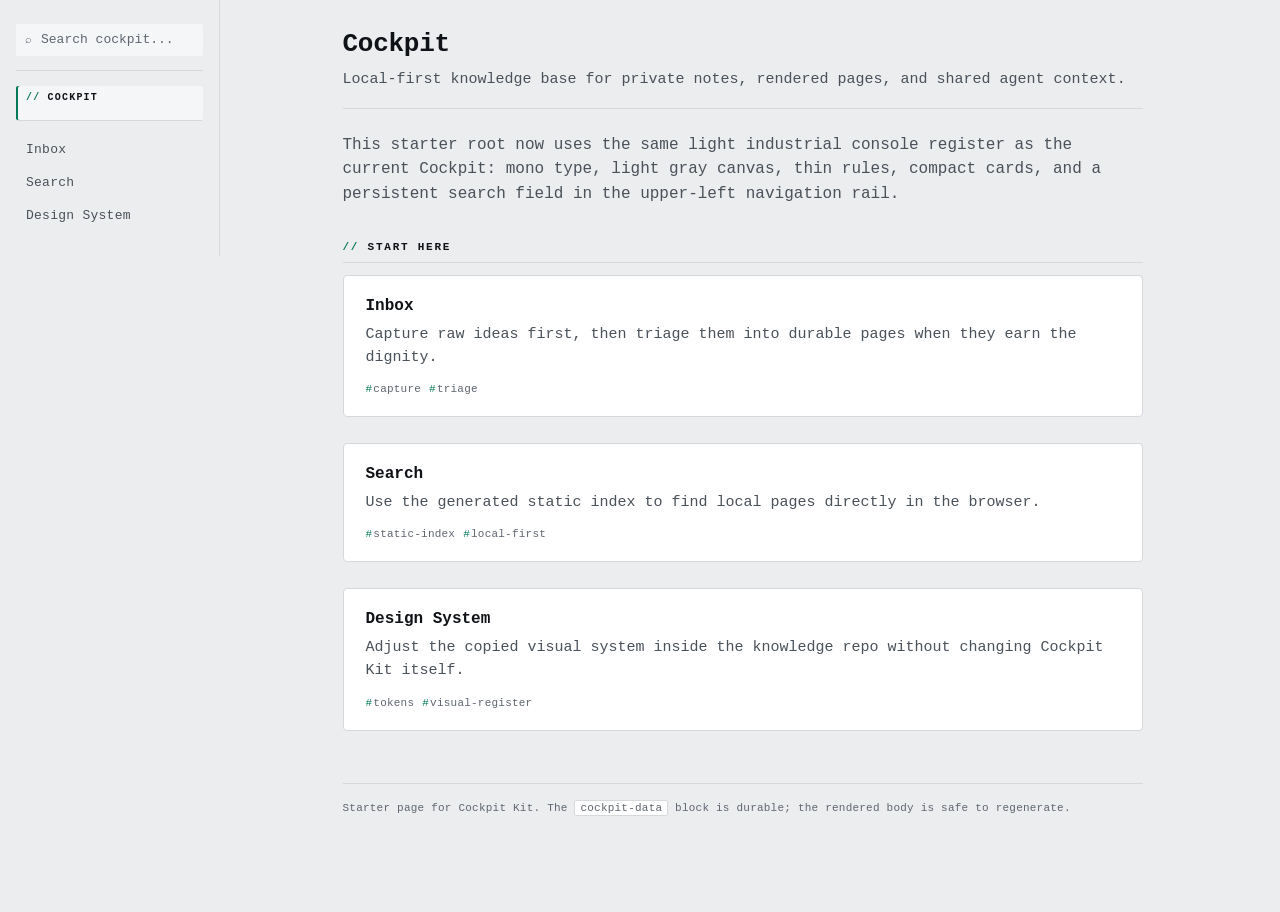
==== skill/templates/cockpit-root/index.html @ e51553dc "refactor: isolate skill payload under skill/ Move the AI-skill payload (SKILL.md, scripts/, lib/, re" ====
<!doctype html>
<html lang="en">
<head>
  <meta charset="utf-8">
  <meta name="viewport" content="width=device-width, initial-scale=1">
  <meta name="cockpit:source" content="self">
  <meta name="cockpit:rendered-at" content="2026-07-05T18:00:00Z">
  <title>Cockpit</title>
  <link rel="stylesheet" href="./cockpit.css">
</head>
<body>
  <nav aria-label="Primary" class="cockpit-nav">
    <form class="nav-search" action="search/" method="get" role="search">
      <label for="nav-search-input">Search Cockpit</label>
      <div class="nav-search-field"><span aria-hidden="true">⌕</span><input id="nav-search-input" name="q" type="search" autocomplete="off" inputmode="search" placeholder="Search cockpit..."></div>
    </form>
    <a class="home" href="./" aria-current="page">Cockpit</a>
    <a href="inbox/">Inbox</a>
    <a href="search/">Search</a>
    <a href="design-system.html">Design System</a>
  </nav>
  <main class="page">
    <header class="masthead">
      <h1>Cockpit</h1>
      <p>Local-first knowledge base for private notes, rendered pages, and shared agent context.</p>
    </header>
    <p class="lede">This starter root now uses the same light industrial console register as the current Cockpit: mono type, light gray canvas, thin rules, compact cards, and a persistent search field in the upper-left navigation rail.</p>
    <h2 class="section">Start here</h2>
    <div class="grid-list" aria-label="Starter links">
      <a class="card" href="inbox/">
        <h3>Inbox</h3>
        <p>Capture raw ideas first, then triage them into durable pages when they earn the dignity.</p>
        <div class="tags"><span>capture</span><span>triage</span></div>
      </a>
      <a class="card" href="search/">
        <h3>Search</h3>
        <p>Use the generated static index to find local pages directly in the browser.</p>
        <div class="tags"><span>static-index</span><span>local-first</span></div>
      </a>
      <a class="card" href="design-system.html">
        <h3>Design System</h3>
        <p>Adjust the copied visual system inside the knowledge repo without changing Cockpit Kit itself.</p>
        <div class="tags"><span>tokens</span><span>visual-register</span></div>
      </a>
    </div>
    <footer class="fineprint">Starter page for Cockpit Kit. The <code>cockpit-data</code> block is durable; the rendered body is safe to regenerate.</footer>
  </main>
  <script type="application/json" id="cockpit-data">{"kind":"cockpit-home","schema_version":1,"summary":"Starter Cockpit home page."}</script>
</body>
</html>
---- skill/templates/cockpit-root/cockpit.css ----
/*
 * cockpit.css — shared visual register for every cockpit page.
 *
 * Linked from each HTML page as `/cockpit.css`.
 * Same-origin, served by the same static Cockpit host; pages stay
 * local-first on the same host (no CDN, no cross-origin fetch).
 *
 * Per-page style addenda go in a small inline <style> after this
 * stylesheet's <link>, so the page can still ship one-off rules
 * without round-tripping the file. The bulk of the register lives here.
 *
 * Source of truth for tokens: design-system.html `cockpit-data` block.
 */

:root {
  --bg: #ecedef;
  --surface: #ffffff;
  --surface-2: #f5f6f8;
  --ink: #0f1216;
  --ink-soft: #4a5159;
  --ink-faint: #5f6670;
  --accent: #047857;
  --accent-blue: #2563eb;
  --rule: #d6d8dc;
  --rule-strong: #b4b8bd;
  --status-reading:    #1e40af; --status-reading-bg:  #e0e7f7;
  --status-finished:   #166534; --status-finished-bg: #dcefe3;
  --status-paused:     #92400e; --status-paused-bg:   #f5e6c9;
  --status-toread:     #6b21a8; --status-toread-bg:   #ece1f5;
  --status-active:     #166534; --status-active-bg:   #dcefe3;
  --status-draft:      #1e40af; --status-draft-bg:    #e0e7f7;
  --status-shipped:    #475569; --status-shipped-bg:  #dee1e5;
  --shadow: 0 0 0 1px rgba(15,18,22,0.02);
  --radius: 4px;
  --mono: ui-monospace, "SFMono-Regular", "Cascadia Code", "Cascadia Mono", "Roboto Mono", "IBM Plex Mono", "JetBrains Mono", "Liberation Mono", Menlo, Consolas, monospace;
  --sans: ui-sans-serif, system-ui, -apple-system, "Segoe UI", Roboto, "Helvetica Neue", Arial, sans-serif;
}

* { box-sizing: border-box; }
html { scrollbar-gutter: stable; }
html, body {
  margin: 0; padding: 0;
  background: var(--bg); color: var(--ink);
  font-family: var(--mono);
  font-size: 16px; line-height: 1.55; -webkit-font-smoothing: antialiased;
}

/*
 * Layout: nav stays flush-left, while the readable 880px page column
 * floats inside the remaining viewport instead of clinging to the nav.
 * On wide screens the page TOC joins as a real right rail with balanced
 * outer gutters. Collapses to a single column below 720px.
 */
body {
  display: grid;
  grid-template-columns: 220px minmax(0, 1fr) minmax(0, 880px) minmax(0, 1fr);
  min-height: 100vh;
  margin: 0;
}

nav.cockpit-nav {
  padding: 24px 16px;
  display: flex; flex-direction: column; gap: 1px;
  font-family: var(--mono);
  font-size: 13px;
  border-right: 1px solid var(--rule);
  position: sticky; top: 0; align-self: start;
  max-height: 100vh; overflow-y: auto;
  background: var(--bg);
}
nav.cockpit-nav a {
  color: var(--ink-soft); text-decoration: none;
  padding: 6px 10px; border-radius: 2px;
  letter-spacing: 0.02em;
  transition: background 0.1s ease, color 0.1s ease;
}
nav.cockpit-nav a:hover { color: var(--ink); background: var(--surface-2); }
nav.cockpit-nav a[aria-current="page"],
nav.cockpit-nav a[aria-current="true"] {
  color: var(--ink); font-weight: 600;
  background: var(--surface-2);
  box-shadow: inset 2px 0 0 var(--accent);
}
nav.cockpit-nav .home {
  color: var(--ink-faint); letter-spacing: 0.12em;
  text-transform: uppercase; font-size: 10px;
  margin: 0 0 12px; padding: 4px 10px 14px;
  border-bottom: 1px solid var(--rule);
  font-family: var(--mono); font-weight: 700;
}
nav.cockpit-nav .home::before { content: "// "; color: var(--accent); }
nav.cockpit-nav .nav-search {
  margin: 0 0 14px;
  padding: 0 0 14px;
  border-bottom: 1px solid var(--rule);
}
nav.cockpit-nav .nav-search label {
  position: absolute;
  width: 1px;
  height: 1px;
  overflow: hidden;
  clip: rect(0 0 0 0);
  white-space: nowrap;
}
nav.cockpit-nav .nav-search-field {
  align-items: center;
  display: flex;
  position: relative;
}
nav.cockpit-nav .nav-search-field span {
  color: var(--ink-faint);
  display: block;
  font-size: 11px;
  line-height: 1;
  pointer-events: none;
  position: absolute;
  left: 9px;
  top: 50%;
  transform: translateY(-50%);
}
nav.cockpit-nav .nav-search input {
  appearance: none;
  -webkit-appearance: none;
  background: var(--surface-2);
  border: 1px solid transparent;
  border-radius: 2px;
  color: var(--ink);
  display: block;
  font: inherit;
  font-size: 13px;
  line-height: 1.35;
  min-height: 32px;
  min-width: 0;
  padding: 6px 10px 6px 24px;
  width: 100%;
}
nav.cockpit-nav .nav-search input::placeholder {
  color: var(--ink-faint);
}
nav.cockpit-nav .nav-search input:focus {
  background: var(--surface);
  border-color: var(--accent);
  outline: none;
}

.page { grid-column: 3; max-width: 880px; width: 100%; margin: 0; padding: 24px 40px 96px; min-width: 0; }

.breadcrumbs {
  font-family: var(--mono);
  font-size: 11px; color: var(--ink-faint);
  letter-spacing: 0.04em; text-transform: uppercase;
  margin: 14px 0 6px; line-height: 1.4;
}
.breadcrumbs a { color: var(--ink-faint); text-decoration: none; }
.breadcrumbs a:hover { color: var(--ink-soft); }
.breadcrumbs .sep { margin: 0 6px; color: var(--ink-faint); opacity: 0.5; }
.breadcrumbs .here { color: var(--ink); }

header.masthead {
  padding-bottom: 16px; margin-bottom: 24px;
  border-bottom: 1px solid var(--rule);
  position: relative;
}
header.masthead h1 {
  font-size: 26px; letter-spacing: -0.01em; margin: 0 0 4px;
  font-weight: 600; font-family: var(--mono);
}
header.masthead p {
  margin: 0; color: var(--ink-soft); font-size: 15px;
}

.lede {
  font-size: 16px; color: var(--ink-soft);
  margin: 0 0 24px;
  max-width: none;
  text-wrap: pretty;
}

h2.section {
  font-size: 11px; letter-spacing: 0.16em;
  text-transform: uppercase; color: var(--ink);
  font-weight: 700; margin: 32px 0 12px;
  font-family: var(--mono);
  padding-bottom: 6px;
  border-bottom: 1px solid var(--rule);
}
h2.section::before {
  content: "// "; color: var(--accent); font-weight: 600;
}

.panel {
  background: var(--surface); border: 1px solid var(--rule);
  border-radius: var(--radius); padding: 18px 22px;
  margin-bottom: 12px;
}

.card {
  background: var(--surface); border: 1px solid var(--rule);
  border-radius: var(--radius); padding: 18px 22px;
  margin-bottom: 12px;
  text-decoration: none; color: inherit; display: block;
  transition: border-color 0.12s ease, box-shadow 0.12s ease;
  position: relative;
}
.card:hover {
  border-color: var(--ink-soft);
  box-shadow: inset 2px 0 0 var(--accent);
}
.card h2,
.card h3 {
  font-size: 16px; margin: 0 0 4px; font-weight: 600;
  font-family: var(--mono); letter-spacing: 0;
}
.card .author {
  color: var(--ink-soft); font-style: normal;
  font-family: var(--mono); font-size: 12px;
  margin: 0 0 10px; letter-spacing: 0.02em;
}
.card p { margin: 0 0 6px; color: var(--ink-soft); font-size: 15px; }
.card .tags {
  margin-top: 12px;
  font-family: var(--mono);
  font-size: 11px; color: var(--ink-faint);
  letter-spacing: 0.02em;
}
.card .tags span { display: inline-block; margin-right: 8px; }
.card .tags span::before {
  content: "#"; color: var(--accent); margin-right: 1px;
}

.swatches {
  display: grid; grid-template-columns: repeat(auto-fit, minmax(160px, 1fr));
  gap: 8px;
}
.swatch {
  border: 1px solid var(--rule); border-radius: var(--radius);
  overflow: hidden; background: var(--surface);
  font-family: var(--mono);
  font-size: 11px;
}
.swatch .chip { height: 52px; }
.swatch .name { padding: 6px 10px 2px; color: var(--ink); font-weight: 700; }
.swatch .hex { padding: 0 10px 8px; color: var(--ink-faint); font-family: var(--mono); }
.swatch.bordered .chip { border-bottom: 1px solid var(--rule); }

.type-spec {
  display: grid; grid-template-columns: 200px 1fr; gap: 8px 24px;
  align-items: baseline;
}
.type-spec dt {
  font-family: var(--mono);
  font-size: 10px; letter-spacing: 0.12em;
  text-transform: uppercase; color: var(--ink-faint);
  font-weight: 700;
}
.type-spec dd { margin: 0; }
.h1-sample { font-size: 26px; letter-spacing: -0.01em; font-weight: 600; font-family: var(--mono); }
.h2-sample { font-size: 16px; font-weight: 600; letter-spacing: 0; font-family: var(--mono); }
.h3-sample {
  font-size: 11px; letter-spacing: 0.16em;
  text-transform: uppercase; color: var(--ink);
  font-family: var(--mono); font-weight: 700;
}
.meta-sample {
  font-family: var(--mono);
  font-size: 11px; color: var(--ink-faint);
  letter-spacing: 0.04em; text-transform: uppercase;
}

.badges-row { display: flex; gap: 6px; flex-wrap: wrap; }
.badge {
  display: inline-block;
  font-family: var(--mono);
  font-size: 10px; letter-spacing: 0.08em;
  text-transform: uppercase;
  padding: 2px 8px; border-radius: 2px;
  font-weight: 700;
}
.badge.reading  { color: var(--status-reading);  background: var(--status-reading-bg); }
.badge.finished { color: var(--status-finished); background: var(--status-finished-bg); }
.badge.paused   { color: var(--status-paused);   background: var(--status-paused-bg); }
.badge.to-read  { color: var(--status-toread);   background: var(--status-toread-bg); }
.badge.active   { color: var(--status-active);   background: var(--status-active-bg); }
.badge.draft    { color: var(--status-draft);    background: var(--status-draft-bg); }
.badge.shipped  { color: var(--status-shipped);  background: var(--status-shipped-bg); }

.stats {
  display: grid; grid-template-columns: repeat(3, 1fr); gap: 10px;
}
.stat {
  background: var(--surface); border: 1px solid var(--rule);
  border-radius: var(--radius); padding: 12px 16px;
  position: relative;
}
.stat .n {
  font-size: 26px; font-weight: 700; line-height: 1;
  color: var(--ink); display: block; margin-bottom: 4px;
  font-family: var(--mono); letter-spacing: -0.02em;
}
.stat .label {
  font-family: var(--mono);
  font-size: 10px; letter-spacing: 0.12em;
  text-transform: uppercase; color: var(--ink-faint);
  font-weight: 700;
}

.source-line {
  font-family: var(--mono);
  font-size: 11px; color: var(--ink-faint);
  line-height: 1.5;
  padding: 8px 12px; border-left: 2px solid var(--accent);
  background: var(--surface-2);
}
.source-line code {
  background: var(--surface); padding: 1px 5px;
  border-radius: 2px; font-size: 11px; color: var(--ink-soft);
  border: 1px solid var(--rule);
}

footer.fineprint {
  margin-top: 40px; padding-top: 16px;
  border-top: 1px solid var(--rule);
  font-family: var(--mono);
  font-size: 11px; color: var(--ink-faint); line-height: 1.5;
  letter-spacing: 0.02em;
}
footer.fineprint code {
  background: var(--surface); padding: 1px 5px;
  border-radius: 2px; font-size: 11px;
  border: 1px solid var(--rule);
}

nav.page-toc { display: none; }

@media (min-width: 1360px) {
  body {
    grid-template-columns: 220px minmax(0, 1fr) minmax(0, 880px) 32px 200px minmax(0, 1fr);
  }
  nav.page-toc {
    display: block;
    grid-column: 5;
    width: 200px;
    position: sticky; top: 24px;
    align-self: start;
    justify-self: start;
    padding: 24px 16px;
    font-family: var(--mono);
    font-size: 12px;
    border-left: 1px solid var(--rule);
    max-height: calc(100vh - 48px);
    overflow-y: auto;
  }
  nav.page-toc .toc-label {
    color: var(--ink-faint);
    letter-spacing: 0.16em;
    text-transform: uppercase;
    font-size: 10px;
    margin: 0 0 10px;
    padding: 0 8px;
    font-weight: 700;
  }
  nav.page-toc .toc-label::before { content: "// "; color: var(--accent); }
  nav.page-toc ul { list-style: none; padding: 0; margin: 0; }
  nav.page-toc li { margin: 1px 0; }
  nav.page-toc li.lvl-3 { padding-left: 12px; font-size: 11px; }
  nav.page-toc a {
    display: block;
    color: var(--ink-soft);
    text-decoration: none;
    padding: 3px 8px;
    border-left: 2px solid transparent;
    line-height: 1.35;
    transition: color 0.1s ease, border-color 0.1s ease, background 0.1s ease;
  }
  nav.page-toc a:hover { color: var(--ink); }
  nav.page-toc a.active {
    color: var(--ink); font-weight: 600;
    border-left-color: var(--accent);
    background: var(--surface-2);
  }
}

@media (min-width: 1600px) {
  body {
    grid-template-columns: 220px minmax(48px, 1fr) minmax(0, 880px) 40px 200px minmax(240px, 1fr);
  }
}

@media (max-width: 720px) {
  body { display: block; }
  nav.cockpit-nav {
    position: static; max-height: none; overflow: visible;
    border-right: none; border-bottom: 1px solid var(--rule);
    flex-direction: row; flex-wrap: wrap; gap: 4px; align-items: center;
    padding: 12px 16px;
    max-width: 880px; margin: 0;
    font-size: 12px;
  }
  nav.cockpit-nav .home {
    margin: 0 6px 0 0; padding: 4px 8px;
    border-bottom: none;
  }
  nav.cockpit-nav a { padding: 5px 8px; }
  nav.cockpit-nav .nav-search {
    flex: 1 0 100%;
    margin: 0 0 8px;
    order: -1;
    padding: 0 0 10px;
  }
  nav.cockpit-nav .nav-search input {
    background: var(--surface);
    border-color: var(--rule-strong);
    font-size: 16px;
    min-height: 40px;
  }
  .page { margin: 0; padding: 24px 24px 96px; }
}

@media (max-width: 480px) {
  nav.cockpit-nav { padding: 12px 12px; gap: 2px; }
  nav.cockpit-nav a { padding: 5px 8px; }
  .page { padding: 18px 14px 64px; }
  header.masthead h1 { font-size: 20px; }
  .type-spec { grid-template-columns: 1fr; gap: 4px 0; }
  .stats { grid-template-columns: 1fr; }
  .panel { padding: 18px 18px; }
}

/* Shared note-body rules (markdown-rendered content). */
.grid-list { display: grid; gap: 14px; }
.note-body h1 { display: none; }
.note-body h2 {
  font-size: 13px; letter-spacing: 0.08em; text-transform: uppercase;
  color: var(--ink-faint); font-weight: 600; margin: 36px 0 14px;
  font-family: var(--sans);
}
.note-body h3 { font-size: 19px; margin: 24px 0 8px; }
.note-body h4 { font-size: 16px; margin: 18px 0 8px; }
.note-body a { color: var(--accent); text-decoration-thickness: 1px; text-underline-offset: 3px; }
.note-body li { margin-bottom: 6px; }
.note-body pre { overflow-x: auto; background: var(--surface-2); padding: 14px; border-radius: var(--radius); }
.note-body code { font-size: 0.92em; }
.pending { color: var(--ink-faint); border-bottom: 1px dotted var(--ink-faint); }
.meta-list { color: var(--ink-soft); font-size: 15px; }
.meta-list strong { color: var(--ink); }
img { max-width: 100%; height: auto; border-radius: var(--radius); border: 1px solid var(--rule); }
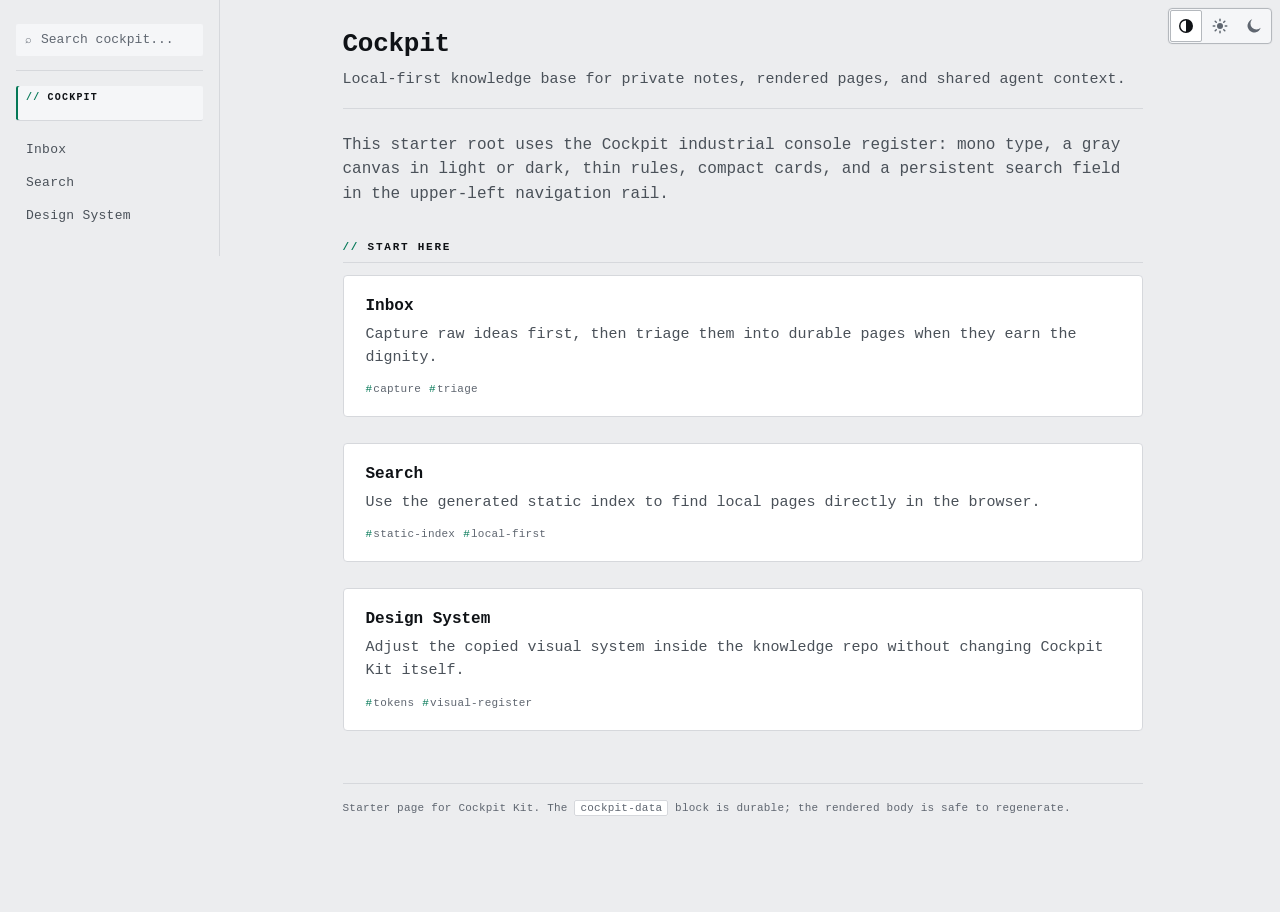
==== commit 494b7215: "feat: add Light / Dark / System theme switch to starter template Define light and dark palettes as c" ====
--- a/skill/templates/cockpit-root/index.html
+++ b/skill/templates/cockpit-root/index.html
@@ -3,10 +3,12 @@
 <head>
   <meta charset="utf-8">
   <meta name="viewport" content="width=device-width, initial-scale=1">
+  <meta name="color-scheme" content="light dark">
   <meta name="cockpit:source" content="self">
   <meta name="cockpit:rendered-at" content="2026-07-05T18:00:00Z">
   <title>Cockpit</title>
   <link rel="stylesheet" href="./cockpit.css">
+  <script src="./cockpit-theme.js"></script>
 </head>
 <body>
   <nav aria-label="Primary" class="cockpit-nav">
@@ -18,13 +20,22 @@
     <a href="inbox/">Inbox</a>
     <a href="search/">Search</a>
     <a href="design-system.html">Design System</a>
+    <fieldset class="theme-switch" data-cockpit-theme-switch hidden>
+      <legend>Theme</legend>
+      <div class="options">
+        <label title="System"><input type="radio" name="cockpit-theme" value="system" checked><span>System</span></label>
+        <label title="Light"><input type="radio" name="cockpit-theme" value="light"><span>Light</span></label>
+        <label title="Dark"><input type="radio" name="cockpit-theme" value="dark"><span>Dark</span></label>
+      </div>
+      <span class="sr-only" data-cockpit-theme-resolved aria-live="polite"></span>
+    </fieldset>
   </nav>
   <main class="page">
     <header class="masthead">
       <h1>Cockpit</h1>
       <p>Local-first knowledge base for private notes, rendered pages, and shared agent context.</p>
     </header>
-    <p class="lede">This starter root now uses the same light industrial console register as the current Cockpit: mono type, light gray canvas, thin rules, compact cards, and a persistent search field in the upper-left navigation rail.</p>
+    <p class="lede">This starter root uses the Cockpit industrial console register: mono type, a gray canvas in light or dark, thin rules, compact cards, and a persistent search field in the upper-left navigation rail.</p>
     <h2 class="section">Start here</h2>
     <div class="grid-list" aria-label="Starter links">
       <a class="card" href="inbox/">
--- a/skill/templates/cockpit-root/cockpit.css
+++ b/skill/templates/cockpit-root/cockpit.css
@@ -10,9 +10,33 @@
  * without round-tripping the file. The bulk of the register lives here.
  *
  * Source of truth for tokens: design-system.html `cockpit-data` block.
+ * Theme tokens: see the Light / Dark / System blocks below and
+ * cockpit-theme.js. Use var(--token) in pages, never literal colors.
  */
 
 :root {
+  --radius: 4px;
+  --mono: ui-monospace, "SFMono-Regular", "Cascadia Code", "Cascadia Mono", "Roboto Mono", "IBM Plex Mono", "JetBrains Mono", "Liberation Mono", Menlo, Consolas, monospace;
+  --sans: ui-sans-serif, system-ui, -apple-system, "Segoe UI", Roboto, "Helvetica Neue", Arial, sans-serif;
+}
+
+/*
+ * Color themes. Pages must use these tokens instead of literal colors so
+ * every page follows the Light / Dark / System choice.
+ *
+ * - `:root` / `[data-theme="light"]`: light palette (default).
+ * - `[data-theme="dark"]`: dark palette, chosen explicitly.
+ * - `@media (prefers-color-scheme: dark)`: the same dark palette when the
+ *   preference is System (data-theme="system" or absent, e.g. without JS).
+ *
+ * Keep the two dark blocks identical and keep the same variable names in
+ * every block; the test suite checks both. Text tokens meet WCAG AA (4.5:1)
+ * against --bg, --surface, and --surface-2 in both palettes.
+ * cockpit-theme.js sets data-theme before first paint.
+ */
+:root,
+:root[data-theme="light"] {
+  color-scheme: light;
   --bg: #ecedef;
   --surface: #ffffff;
   --surface-2: #f5f6f8;
@@ -20,9 +44,11 @@
   --ink-soft: #4a5159;
   --ink-faint: #5f6670;
   --accent: #047857;
+  --accent-ink: #ffffff;
   --accent-blue: #2563eb;
   --rule: #d6d8dc;
   --rule-strong: #b4b8bd;
+  --focus: #2563eb;
   --status-reading:    #1e40af; --status-reading-bg:  #e0e7f7;
   --status-finished:   #166534; --status-finished-bg: #dcefe3;
   --status-paused:     #92400e; --status-paused-bg:   #f5e6c9;
@@ -31,9 +57,56 @@
   --status-draft:      #1e40af; --status-draft-bg:    #e0e7f7;
   --status-shipped:    #475569; --status-shipped-bg:  #dee1e5;
   --shadow: 0 0 0 1px rgba(15,18,22,0.02);
-  --radius: 4px;
-  --mono: ui-monospace, "SFMono-Regular", "Cascadia Code", "Cascadia Mono", "Roboto Mono", "IBM Plex Mono", "JetBrains Mono", "Liberation Mono", Menlo, Consolas, monospace;
-  --sans: ui-sans-serif, system-ui, -apple-system, "Segoe UI", Roboto, "Helvetica Neue", Arial, sans-serif;
+}
+
+:root[data-theme="dark"] {
+  color-scheme: dark;
+  --bg: #0e1013;
+  --surface: #16191d;
+  --surface-2: #1d2126;
+  --ink: #e6e8eb;
+  --ink-soft: #a9b0b8;
+  --ink-faint: #9aa1aa;
+  --accent: #34d399;
+  --accent-ink: #0e1013;
+  --accent-blue: #60a5fa;
+  --rule: #2a2f36;
+  --rule-strong: #3b414a;
+  --focus: #60a5fa;
+  --status-reading:    #93c5fd; --status-reading-bg:  #1e2a44;
+  --status-finished:   #86efac; --status-finished-bg: #163322;
+  --status-paused:     #fcd34d; --status-paused-bg:   #3a2a10;
+  --status-toread:     #d8b4fe; --status-toread-bg:   #2e1f42;
+  --status-active:     #86efac; --status-active-bg:   #163322;
+  --status-draft:      #93c5fd; --status-draft-bg:    #1e2a44;
+  --status-shipped:    #cbd5e1; --status-shipped-bg:  #2a3038;
+  --shadow: 0 0 0 1px rgba(0,0,0,0.2);
+}
+
+@media (prefers-color-scheme: dark) {
+  :root:not([data-theme="light"]) {
+    color-scheme: dark;
+    --bg: #0e1013;
+    --surface: #16191d;
+    --surface-2: #1d2126;
+    --ink: #e6e8eb;
+    --ink-soft: #a9b0b8;
+    --ink-faint: #9aa1aa;
+    --accent: #34d399;
+    --accent-ink: #0e1013;
+    --accent-blue: #60a5fa;
+    --rule: #2a2f36;
+    --rule-strong: #3b414a;
+    --focus: #60a5fa;
+    --status-reading:    #93c5fd; --status-reading-bg:  #1e2a44;
+    --status-finished:   #86efac; --status-finished-bg: #163322;
+    --status-paused:     #fcd34d; --status-paused-bg:   #3a2a10;
+    --status-toread:     #d8b4fe; --status-toread-bg:   #2e1f42;
+    --status-active:     #86efac; --status-active-bg:   #163322;
+    --status-draft:      #93c5fd; --status-draft-bg:    #1e2a44;
+    --status-shipped:    #cbd5e1; --status-shipped-bg:  #2a3038;
+    --shadow: 0 0 0 1px rgba(0,0,0,0.2);
+  }
 }
 
 * { box-sizing: border-box; }
@@ -143,6 +216,103 @@
   outline: none;
 }
 
+/*
+ * Theme switcher: a native radio group styled as a compact icon segmented
+ * control, fixed to the top-right corner of the viewport (inside the
+ * safe-area insets) so it sits in the same place on every page. Arrow keys
+ * move between options. The legend and option names stay in the
+ * accessibility tree; sighted users get icons plus a hover title. The
+ * checked option is framed and filled so state never relies on color alone.
+ *
+ * Pages that show it reserve a top band (--cockpit-top-reserve) where it
+ * would otherwise cover content: next to the search field on narrow
+ * screens, above the page column on mid widths, and above the page TOC.
+ * Other fixed UI near the top of the viewport can read the same variable
+ * to stay clear of it.
+ */
+.theme-switch[hidden] { display: none; }
+.theme-switch {
+  position: fixed;
+  top: calc(8px + env(safe-area-inset-top, 0px));
+  right: calc(8px + env(safe-area-inset-right, 0px));
+  z-index: 890;
+  margin: 0; padding: 0;
+  border: 0;
+  min-width: 0;
+}
+.theme-switch legend {
+  position: absolute; width: 1px; height: 1px; overflow: hidden;
+  clip: rect(0 0 0 0); clip-path: inset(50%); white-space: nowrap;
+  padding: 0;
+}
+.theme-switch .options {
+  display: flex; gap: 2px;
+  padding: 1px;
+  background: var(--surface-2);
+  border: 1px solid var(--rule-strong);
+  border-radius: var(--radius);
+  box-shadow: var(--shadow);
+}
+.theme-switch label { display: block; position: relative; }
+.theme-switch input {
+  position: absolute; inset: 0;
+  width: 100%; height: 100%;
+  margin: 0; opacity: 0; cursor: pointer;
+}
+.theme-switch label span {
+  display: block; position: relative;
+  width: var(--theme-switch-size); height: var(--theme-switch-size);
+  overflow: hidden; white-space: nowrap;
+  text-indent: 200%;
+  color: var(--ink-faint);
+  border: 1px solid transparent; border-radius: 2px;
+  transition: background-color 0.12s ease, color 0.12s ease, border-color 0.12s ease;
+}
+.theme-switch label span::before {
+  content: "";
+  position: absolute; inset: 0; margin: auto;
+  width: 16px; height: 16px;
+  background-color: currentColor;
+  -webkit-mask: var(--ts-icon) center / contain no-repeat;
+  mask: var(--ts-icon) center / contain no-repeat;
+}
+.theme-switch input[value="system"] + span { --ts-icon: url("data:image/svg+xml,%3Csvg xmlns='http://www.w3.org/2000/svg' viewBox='0 0 16 16'%3E%3Cpath fill='black' d='M8 1a7 7 0 1 0 0 14A7 7 0 0 0 8 1Zm0 1.5v11a5.5 5.5 0 0 1 0-11Z'/%3E%3C/svg%3E"); }
+.theme-switch input[value="light"] + span { --ts-icon: url("data:image/svg+xml,%3Csvg xmlns='http://www.w3.org/2000/svg' viewBox='0 0 16 16'%3E%3Ccircle cx='8' cy='8' r='3' fill='black'/%3E%3Cpath stroke='black' stroke-width='1.5' stroke-linecap='round' d='M8 1.25v1.5M8 13.25v1.5M1.25 8h1.5M13.25 8h1.5M3.2 3.2l1.07 1.07M11.73 11.73l1.07 1.07M3.2 12.8l1.07-1.07M11.73 4.27l1.07-1.07'/%3E%3C/svg%3E"); }
+.theme-switch input[value="dark"] + span { --ts-icon: url("data:image/svg+xml,%3Csvg xmlns='http://www.w3.org/2000/svg' viewBox='0 0 16 16'%3E%3Cpath fill='black' d='M6.2 1.3a6.75 6.75 0 1 0 8.5 8.5A5.5 5.5 0 0 1 6.2 1.3Z'/%3E%3C/svg%3E"); }
+.theme-switch input:hover + span { color: var(--ink); }
+.theme-switch input:checked + span {
+  color: var(--ink);
+  background: var(--surface);
+  border-color: var(--rule-strong);
+}
+.theme-switch input:focus-visible + span {
+  outline: 2px solid var(--focus);
+  outline-offset: 1px;
+}
+@media (prefers-reduced-motion: reduce) {
+  .theme-switch label span { transition: none; }
+}
+@media (forced-colors: active) {
+  .theme-switch label span::before { background-color: CanvasText; }
+  .theme-switch input:checked + span { border-color: Highlight; }
+  .theme-switch input:checked + span::before { background-color: Highlight; }
+}
+@media print {
+  .theme-switch { display: none; }
+}
+/* Reserved space, set only while a switcher is visible (no-JS pages and
+   pages without one keep the plain layout). */
+:root { --theme-switch-size: 32px; }
+@media (pointer: coarse) { :root { --theme-switch-size: 36px; } }
+:root:has(.theme-switch:not([hidden])) {
+  --cockpit-top-reserve: calc(var(--theme-switch-size) + 24px + env(safe-area-inset-top, 0px));
+  --cockpit-right-reserve: calc(3 * var(--theme-switch-size) + 24px + env(safe-area-inset-right, 0px));
+}
+.sr-only {
+  position: absolute; width: 1px; height: 1px; overflow: hidden;
+  clip: rect(0 0 0 0); clip-path: inset(50%); white-space: nowrap;
+}
+
 .page { grid-column: 3; max-width: 880px; width: 100%; margin: 0; padding: 24px 40px 96px; min-width: 0; }
 
 .breadcrumbs {
@@ -332,6 +502,12 @@
 
 nav.page-toc { display: none; }
 
+/* Mid widths: the page column reaches the right edge, so keep its first
+   line below the fixed theme switcher. */
+@media (min-width: 721px) and (max-width: 1279px) {
+  .page { padding-top: max(24px, var(--cockpit-top-reserve, 24px)); }
+}
+
 @media (min-width: 1360px) {
   body {
     grid-template-columns: 220px minmax(0, 1fr) minmax(0, 880px) 32px 200px minmax(0, 1fr);
@@ -340,14 +516,14 @@
     display: block;
     grid-column: 5;
     width: 200px;
-    position: sticky; top: 24px;
+    position: sticky; top: max(24px, var(--cockpit-top-reserve, 24px));
     align-self: start;
     justify-self: start;
     padding: 24px 16px;
     font-family: var(--mono);
     font-size: 12px;
     border-left: 1px solid var(--rule);
-    max-height: calc(100vh - 48px);
+    max-height: calc(100vh - 24px - max(24px, var(--cockpit-top-reserve, 24px)));
     overflow-y: auto;
   }
   nav.page-toc .toc-label {
@@ -413,6 +589,12 @@
     font-size: 16px;
     min-height: 40px;
   }
+  /* Leave the top-right corner of the search row to the theme switcher. */
+  nav.cockpit-nav .nav-search { padding-right: var(--cockpit-right-reserve, 0px); }
+  .theme-switch {
+    top: calc(12px + env(safe-area-inset-top, 0px));
+    right: calc(12px + env(safe-area-inset-right, 0px));
+  }
   .page { margin: 0; padding: 24px 24px 96px; }
 }
 
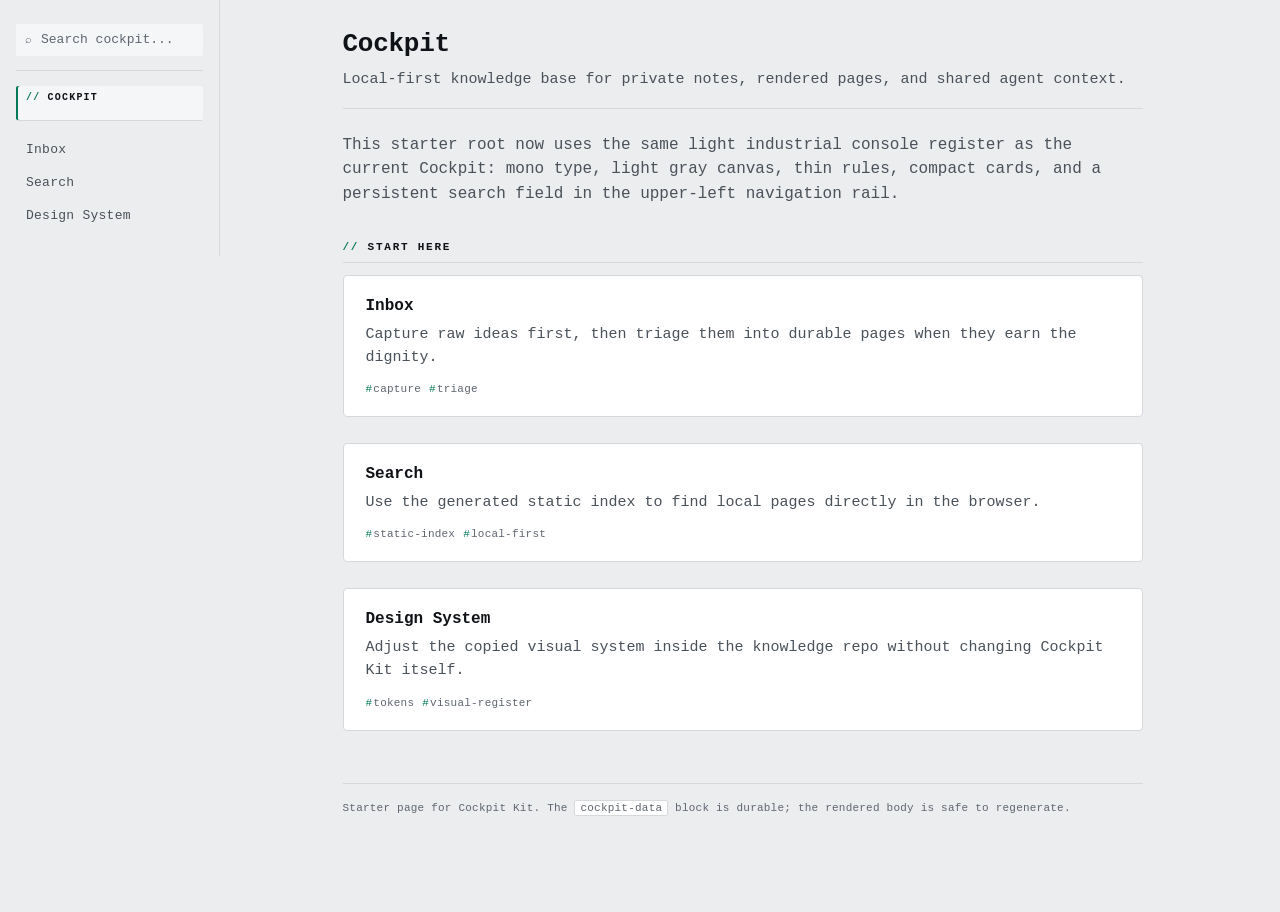
==== commit 6024a356: "feat: capability-detected comment and capture widget for starter pages cockpit-intents.js/.css add a" ====
--- a/skill/templates/cockpit-root/index.html
+++ b/skill/templates/cockpit-root/index.html
@@ -3,12 +3,11 @@
 <head>
   <meta charset="utf-8">
   <meta name="viewport" content="width=device-width, initial-scale=1">
-  <meta name="color-scheme" content="light dark">
   <meta name="cockpit:source" content="self">
   <meta name="cockpit:rendered-at" content="2026-07-05T18:00:00Z">
   <title>Cockpit</title>
   <link rel="stylesheet" href="./cockpit.css">
-  <script src="./cockpit-theme.js"></script>
+  <script src="./cockpit-intents.js" defer></script>
 </head>
 <body>
   <nav aria-label="Primary" class="cockpit-nav">
@@ -20,22 +19,13 @@
     <a href="inbox/">Inbox</a>
     <a href="search/">Search</a>
     <a href="design-system.html">Design System</a>
-    <fieldset class="theme-switch" data-cockpit-theme-switch hidden>
-      <legend>Theme</legend>
-      <div class="options">
-        <label title="System"><input type="radio" name="cockpit-theme" value="system" checked><span>System</span></label>
-        <label title="Light"><input type="radio" name="cockpit-theme" value="light"><span>Light</span></label>
-        <label title="Dark"><input type="radio" name="cockpit-theme" value="dark"><span>Dark</span></label>
-      </div>
-      <span class="sr-only" data-cockpit-theme-resolved aria-live="polite"></span>
-    </fieldset>
   </nav>
   <main class="page">
     <header class="masthead">
       <h1>Cockpit</h1>
       <p>Local-first knowledge base for private notes, rendered pages, and shared agent context.</p>
     </header>
-    <p class="lede">This starter root uses the Cockpit industrial console register: mono type, a gray canvas in light or dark, thin rules, compact cards, and a persistent search field in the upper-left navigation rail.</p>
+    <p class="lede">This starter root now uses the same light industrial console register as the current Cockpit: mono type, light gray canvas, thin rules, compact cards, and a persistent search field in the upper-left navigation rail.</p>
     <h2 class="section">Start here</h2>
     <div class="grid-list" aria-label="Starter links">
       <a class="card" href="inbox/">
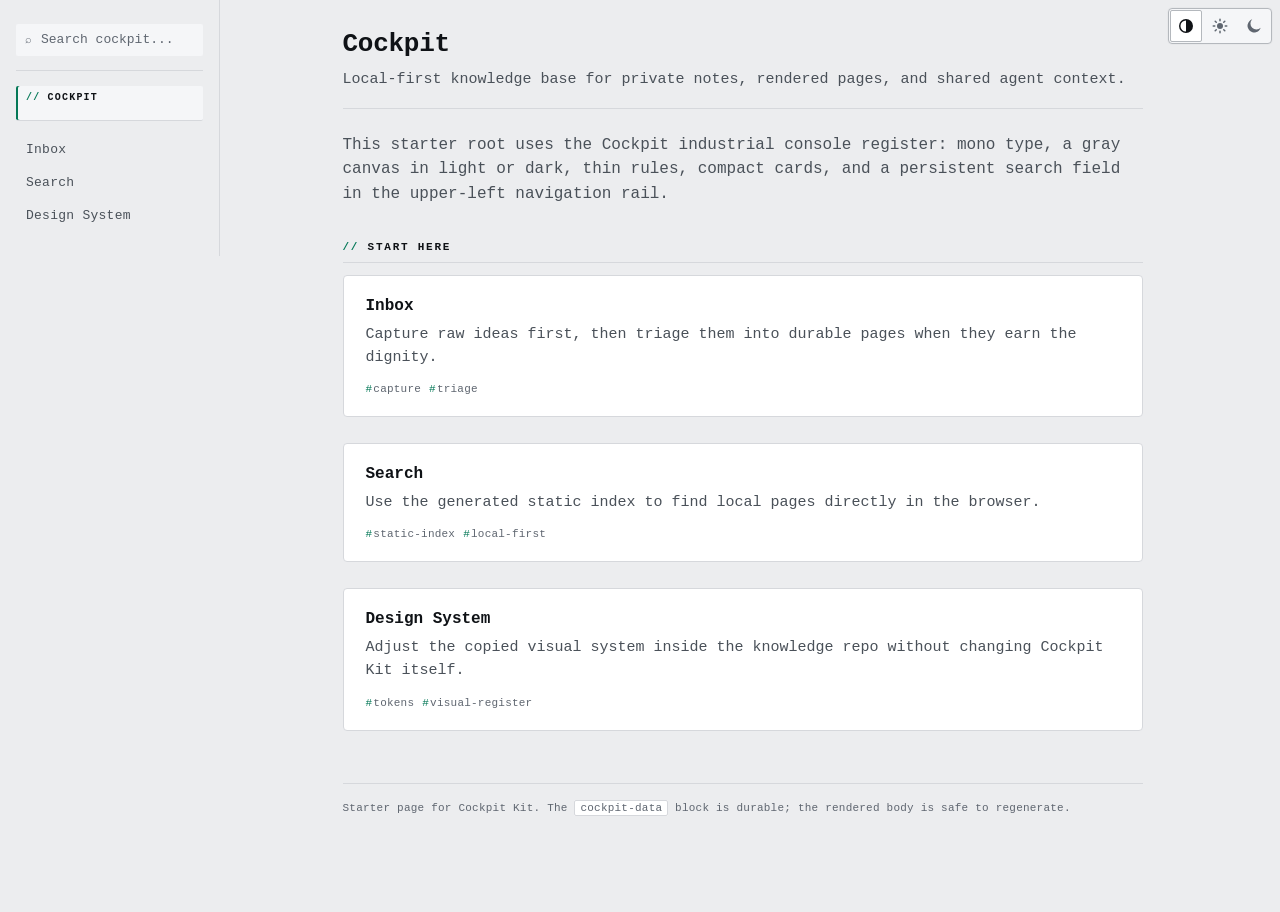
==== commit 27204413: "Merge pull request #14 from j-grok/upstream/theme-switch Starter: Light / Dark / System theme switch" ====
--- a/skill/templates/cockpit-root/index.html
+++ b/skill/templates/cockpit-root/index.html
@@ -3,11 +3,12 @@
 <head>
   <meta charset="utf-8">
   <meta name="viewport" content="width=device-width, initial-scale=1">
+  <meta name="color-scheme" content="light dark">
   <meta name="cockpit:source" content="self">
   <meta name="cockpit:rendered-at" content="2026-07-05T18:00:00Z">
   <title>Cockpit</title>
   <link rel="stylesheet" href="./cockpit.css">
-  <script src="./cockpit-intents.js" defer></script>
+  <script src="./cockpit-theme.js"></script>
 </head>
 <body>
   <nav aria-label="Primary" class="cockpit-nav">
@@ -19,13 +20,22 @@
     <a href="inbox/">Inbox</a>
     <a href="search/">Search</a>
     <a href="design-system.html">Design System</a>
+    <fieldset class="theme-switch" data-cockpit-theme-switch hidden>
+      <legend>Theme</legend>
+      <div class="options">
+        <label title="System"><input type="radio" name="cockpit-theme" value="system" checked><span>System</span></label>
+        <label title="Light"><input type="radio" name="cockpit-theme" value="light"><span>Light</span></label>
+        <label title="Dark"><input type="radio" name="cockpit-theme" value="dark"><span>Dark</span></label>
+      </div>
+      <span class="sr-only" data-cockpit-theme-resolved aria-live="polite"></span>
+    </fieldset>
   </nav>
   <main class="page">
     <header class="masthead">
       <h1>Cockpit</h1>
       <p>Local-first knowledge base for private notes, rendered pages, and shared agent context.</p>
     </header>
-    <p class="lede">This starter root now uses the same light industrial console register as the current Cockpit: mono type, light gray canvas, thin rules, compact cards, and a persistent search field in the upper-left navigation rail.</p>
+    <p class="lede">This starter root uses the Cockpit industrial console register: mono type, a gray canvas in light or dark, thin rules, compact cards, and a persistent search field in the upper-left navigation rail.</p>
     <h2 class="section">Start here</h2>
     <div class="grid-list" aria-label="Starter links">
       <a class="card" href="inbox/">
--- a/skill/templates/cockpit-root/cockpit.css
+++ b/skill/templates/cockpit-root/cockpit.css
@@ -138,6 +138,11 @@
   font-size: 13px;
   border-right: 1px solid var(--rule);
   position: sticky; top: 0; align-self: start;
+  /* Sticky makes the nav a stacking context, so the fixed theme switcher
+     inside it can only stack as high as the nav itself. Lift the nav to the
+     switcher's layer so positioned content in <main> (cards, panels) never
+     paints over the switcher or takes its clicks after scrolling. */
+  z-index: 890;
   max-height: 100vh; overflow-y: auto;
   background: var(--bg);
 }
@@ -229,6 +234,11 @@
  * screens, above the page column on mid widths, and above the page TOC.
  * Other fixed UI near the top of the viewport can read the same variable
  * to stay clear of it.
+ *
+ * The switcher lives inside nav.cockpit-nav, which is sticky (and so its own
+ * stacking context) on wide screens. Keep the nav's z-index at least as high
+ * as the switcher's, and never give the nav a transform, filter, or
+ * contain, or the fixed switcher would sink below <main> or stop being fixed.
  */
 .theme-switch[hidden] { display: none; }
 .theme-switch {
